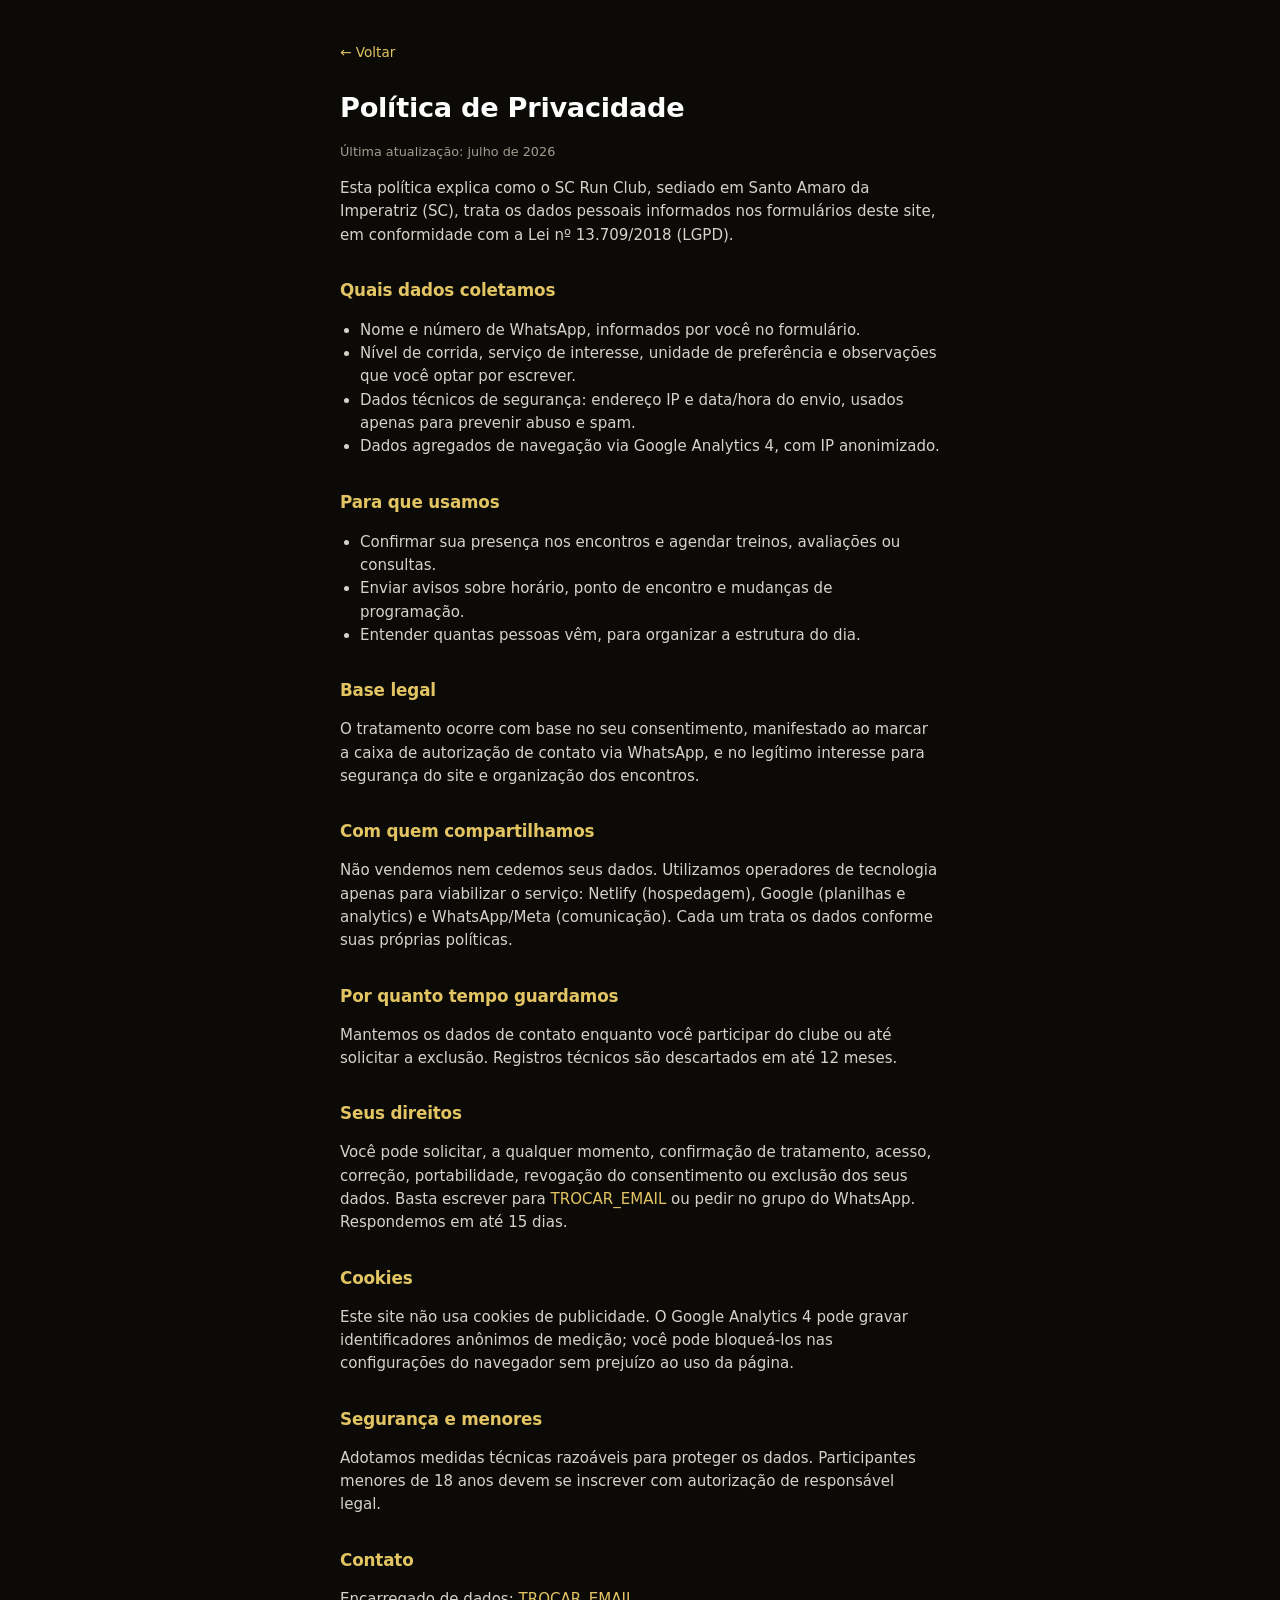
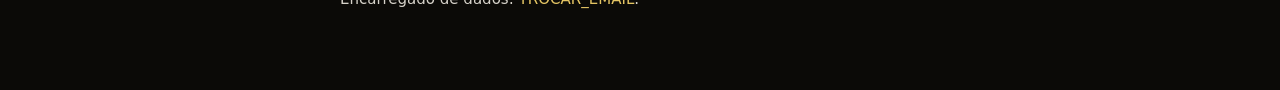
==== privacidade.html @ 11a8744a "Create privacidade.html" ====
<!doctype html>
<html lang="pt-BR">
<head>
<meta charset="utf-8">
<meta name="viewport" content="width=device-width, initial-scale=1">
<title>Política de Privacidade — SC Run Club</title>
<meta name="robots" content="noindex, follow">
<link rel="stylesheet" href="/styles.css">
<style>
  .doc{max-width:640px;margin:0 auto;padding:40px 20px 64px}
  .doc h1{font-size:1.7rem;margin:0 0 6px}
  .doc h2{font-size:1.05rem;margin:30px 0 8px;color:var(--gold-soft)}
  .doc p,.doc li{color:#D6D2C9;font-size:.94rem}
  .doc ul{padding-left:20px}
  .doc .back{display:inline-block;margin-bottom:24px;font-size:.85rem}
  .doc .updated{color:var(--muted);font-size:.8rem}
</style>
</head>
<body>
<div class="doc">
  <a class="back" href="/">&larr; Voltar</a>
  <h1>Política de Privacidade</h1>
  <p class="updated">Última atualização: julho de 2026</p>

  <p>Esta política explica como o SC Run Club, sediado em Santo Amaro da Imperatriz (SC), trata os dados pessoais informados nos formulários deste site, em conformidade com a Lei nº 13.709/2018 (LGPD).</p>

  <h2>Quais dados coletamos</h2>
  <ul>
    <li>Nome e número de WhatsApp, informados por você no formulário.</li>
    <li>Nível de corrida, serviço de interesse, unidade de preferência e observações que você optar por escrever.</li>
    <li>Dados técnicos de segurança: endereço IP e data/hora do envio, usados apenas para prevenir abuso e spam.</li>
    <li>Dados agregados de navegação via Google Analytics 4, com IP anonimizado.</li>
  </ul>

  <h2>Para que usamos</h2>
  <ul>
    <li>Confirmar sua presença nos encontros e agendar treinos, avaliações ou consultas.</li>
    <li>Enviar avisos sobre horário, ponto de encontro e mudanças de programação.</li>
    <li>Entender quantas pessoas vêm, para organizar a estrutura do dia.</li>
  </ul>

  <h2>Base legal</h2>
  <p>O tratamento ocorre com base no seu consentimento, manifestado ao marcar a caixa de autorização de contato via WhatsApp, e no legítimo interesse para segurança do site e organização dos encontros.</p>

  <h2>Com quem compartilhamos</h2>
  <p>Não vendemos nem cedemos seus dados. Utilizamos operadores de tecnologia apenas para viabilizar o serviço: Netlify (hospedagem), Google (planilhas e analytics) e WhatsApp/Meta (comunicação). Cada um trata os dados conforme suas próprias políticas.</p>

  <h2>Por quanto tempo guardamos</h2>
  <p>Mantemos os dados de contato enquanto você participar do clube ou até solicitar a exclusão. Registros técnicos são descartados em até 12 meses.</p>

  <h2>Seus direitos</h2>
  <p>Você pode solicitar, a qualquer momento, confirmação de tratamento, acesso, correção, portabilidade, revogação do consentimento ou exclusão dos seus dados. Basta escrever para <a href="mailto:TROCAR_EMAIL">TROCAR_EMAIL</a> ou pedir no grupo do WhatsApp. Respondemos em até 15 dias.</p>

  <h2>Cookies</h2>
  <p>Este site não usa cookies de publicidade. O Google Analytics 4 pode gravar identificadores anônimos de medição; você pode bloqueá-los nas configurações do navegador sem prejuízo ao uso da página.</p>

  <h2>Segurança e menores</h2>
  <p>Adotamos medidas técnicas razoáveis para proteger os dados. Participantes menores de 18 anos devem se inscrever com autorização de responsável legal.</p>

  <h2>Contato</h2>
  <p>Encarregado de dados: <a href="mailto:TROCAR_EMAIL">TROCAR_EMAIL</a>.</p>
</div>
</body>
</html>
---- styles.css ----
:root{
  --core-black:#0B0A07;
  --surface:#141210;
  --surface-2:#1C1916;
  --matte-gold:#C9A227;
  --gold-soft:#E3C463;
  --cloud-white:#FEFEFE;
  --muted:#A39C90;
  --line:rgba(254,254,254,.08);
  --radius:18px;
  --radius-lg:24px;
  --shadow:0 8px 24px rgba(0,0,0,.45);
  --ease:cubic-bezier(.2,.8,.2,1);
}

*{box-sizing:border-box}
html{scroll-behavior:smooth}
body{
  margin:0;background:var(--core-black);color:var(--cloud-white);
  font-family:Inter,Outfit,system-ui,-apple-system,"Segoe UI",Roboto,sans-serif;
  line-height:1.55;-webkit-font-smoothing:antialiased;
}
h1,h2,h3,.btn,.cta{font-family:"Space Grotesk",Inter,system-ui,sans-serif;letter-spacing:-.01em}
img{max-width:100%;display:block}
a{color:var(--gold-soft);text-decoration:none}
a:hover{text-decoration:underline}

/* Acessibilidade: foco sempre visível */
:focus-visible{outline:3px solid var(--gold-soft);outline-offset:3px;border-radius:8px}
.skip{position:absolute;left:-9999px}
.skip:focus{left:12px;top:12px;z-index:50;background:var(--matte-gold);color:#000;padding:10px 14px;border-radius:10px}

.wrap{max-width:500px;margin:0 auto;padding:24px 18px 56px}

/* ---------- Destaque topo ---------- */
.notice{
  display:block;margin:0 0 20px;padding:12px 16px;text-align:center;
  background:linear-gradient(180deg,rgba(201,162,39,.16),rgba(201,162,39,.08));
  border:1px solid rgba(201,162,39,.35);border-radius:999px;
  color:var(--gold-soft);font-size:.86rem;font-weight:500;
}
.notice:hover{text-decoration:none;background:rgba(201,162,39,.2)}

/* ---------- Perfil ---------- */
.profile{text-align:center;margin-bottom:22px}
.avatar{
  width:96px;height:96px;margin:0 auto 14px;border-radius:26px;
  background:var(--surface);padding:8px;border:1px solid var(--line);
}
.name{margin:0;font-size:1.6rem;font-weight:700}
.subtitle{margin:4px 0 0;color:var(--matte-gold);font-size:.82rem;text-transform:uppercase;letter-spacing:.12em}
.bio{margin:12px auto 0;max-width:38ch;color:var(--muted);font-size:.93rem}

.socials{display:flex;gap:10px;justify-content:center;margin-top:16px}
.socials a{
  display:grid;place-items:center;width:42px;height:42px;border-radius:14px;
  background:var(--surface);border:1px solid var(--line);color:var(--cloud-white);
  transition:transform .18s var(--ease),border-color .18s var(--ease);
}
.socials a:hover{transform:translateY(-2px);border-color:rgba(201,162,39,.5);text-decoration:none}
.socials svg{width:20px;height:20px;fill:currentColor}

/* ---------- Hero ---------- */
.hero{position:relative;margin:0 0 20px;border-radius:var(--radius-lg);overflow:hidden}
.hero img{width:100%;height:180px;object-fit:cover}
.hero::after{content:"";position:absolute;inset:0;background:linear-gradient(180deg,rgba(11,10,7,.15),rgba(11,10,7,.8))}

/* ---------- Pills de atalho ---------- */
.pills{display:flex;flex-wrap:wrap;gap:8px;justify-content:center;margin:0 0 22px}
.pills a{
  padding:7px 14px;border-radius:999px;background:var(--surface-2);
  border:1px solid var(--line);color:var(--muted);font-size:.78rem;
  transition:color .18s var(--ease),border-color .18s var(--ease);
}
.pills a:hover{color:var(--gold-soft);border-color:rgba(201,162,39,.4);text-decoration:none}

/* ---------- Cards empilhados ---------- */
.cards{display:flex;flex-direction:column;gap:12px}
.card{
  display:grid;grid-template-columns:56px 1fr auto;align-items:center;gap:14px;
  width:100%;text-align:left;padding:14px;cursor:pointer;
  background:var(--surface);border:1px solid var(--line);border-radius:var(--radius);
  color:var(--cloud-white);font:inherit;box-shadow:var(--shadow);
  transition:transform .2s var(--ease),border-color .2s var(--ease),background .2s var(--ease);
}
.card:hover{transform:translateY(-3px);border-color:rgba(201,162,39,.45);background:var(--surface-2);text-decoration:none}
.card .thumb{width:56px;height:56px;border-radius:14px;object-fit:cover;background:var(--surface-2)}
.card h2{margin:0;font-size:1rem;font-weight:600}
.card p{margin:3px 0 0;color:var(--muted);font-size:.82rem;line-height:1.4}
.cta{
  flex:none;padding:8px 15px;border-radius:999px;white-space:nowrap;
  background:var(--matte-gold);color:#0B0A07;font-size:.8rem;font-weight:700;
}
.card:hover .cta{background:var(--gold-soft)}
.cards.skeleton{min-height:50vh}

/* ---------- Modal / bottom sheet ---------- */
.overlay{position:fixed;inset:0;z-index:40;background:rgba(0,0,0,.72);
  display:flex;align-items:flex-end;justify-content:center;padding:0;backdrop-filter:blur(3px)}
@media (min-width:560px){.overlay{align-items:center;padding:24px}}
.sheet{
  position:relative;width:100%;max-width:500px;max-height:90vh;overflow-y:auto;
  background:var(--surface);border:1px solid var(--line);
  border-radius:24px 24px 0 0;padding:26px 20px 28px;
  animation:up .28s var(--ease);
}
@media (min-width:560px){.sheet{border-radius:24px}}
@keyframes up{from{transform:translateY(24px);opacity:0}to{transform:none;opacity:1}}
@media (prefers-reduced-motion:reduce){.sheet{animation:none}.card:hover{transform:none}}
.sheet h2{margin:0 0 6px;font-size:1.25rem;padding-right:36px}
.close{
  position:absolute;top:14px;right:14px;width:36px;height:36px;border-radius:50%;
  background:var(--surface-2);border:1px solid var(--line);color:var(--cloud-white);
  font-size:1.4rem;line-height:1;cursor:pointer;
}
.close:hover{border-color:rgba(201,162,39,.5)}

.list{list-style:none;margin:14px 0 0;padding:0;display:flex;flex-direction:column;gap:10px}
.list li{background:var(--surface-2);border:1px solid var(--line);border-radius:14px;padding:12px 14px;font-size:.9rem}
.list strong{display:block;font-size:.92rem}
.list span{color:var(--muted);font-size:.82rem}

/* ---------- Formulário ---------- */
.form{display:flex;flex-direction:column;gap:6px;margin-top:14px}
.form label{font-size:.82rem;font-weight:500;margin-top:10px}
.form input,.form select,.form textarea{
  width:100%;padding:13px 14px;border-radius:14px;
  background:var(--surface-2);border:1px solid var(--line);color:var(--cloud-white);
  font:inherit;font-size:.92rem;
}
.form input::placeholder,.form textarea::placeholder{color:#6f6a61}
.form input:focus,.form select:focus,.form textarea:focus{border-color:var(--matte-gold);outline:none;box-shadow:0 0 0 3px rgba(201,162,39,.2)}
.form input[aria-invalid="true"]{border-color:#E5484D}
.help{color:var(--muted);font-size:.74rem}
.hint{margin:0;color:var(--muted);font-size:.84rem}
.hp{position:absolute;left:-9999px;width:1px;height:1px;overflow:hidden}
.check{display:flex;gap:10px;align-items:flex-start;margin-top:16px;font-size:.8rem;color:var(--muted)}
.check input{width:18px;height:18px;flex:none;margin-top:2px;accent-color:var(--matte-gold)}
.btn{
  margin-top:18px;padding:15px;border:0;border-radius:999px;cursor:pointer;
  background:var(--matte-gold);color:#0B0A07;font-size:1rem;font-weight:700;
  transition:background .18s var(--ease),transform .18s var(--ease);
}
.btn:hover{background:var(--gold-soft);transform:translateY(-1px)}
.btn[disabled]{opacity:.6;cursor:progress;transform:none}
.status{margin:12px 0 0;font-size:.86rem;min-height:1.2em}
.status.ok{color:#5BD08A}
.status.err{color:#FF8A8E}

/* ---------- Footer ---------- */
.foot{margin-top:34px;text-align:center;color:var(--muted);font-size:.78rem}
.foot p{margin:6px 0}
.foot a{color:var(--muted);text-decoration:underline}
.foot a:hover{color:var(--gold-soft)}
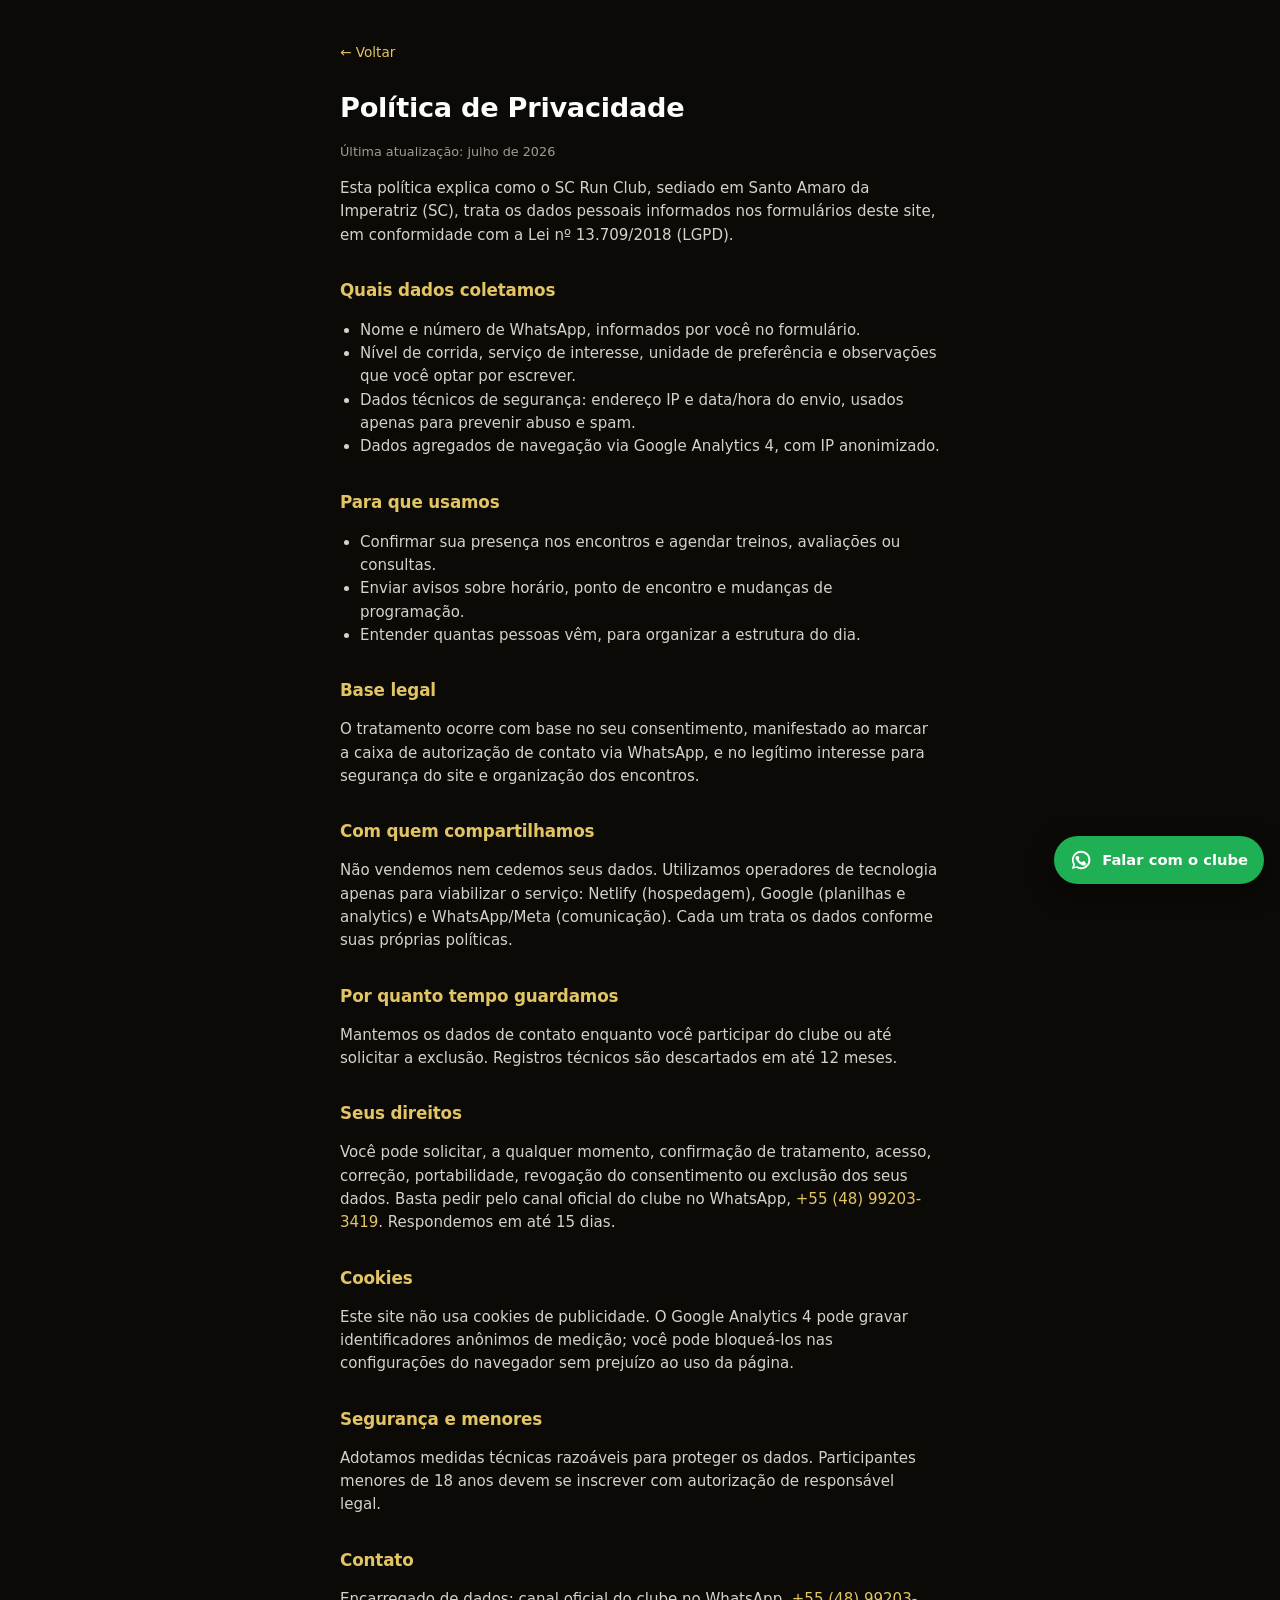
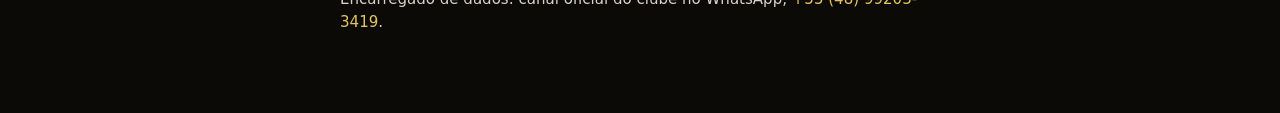
==== commit 06520e17: "Centralizar contato do SC Run Club em único WhatsApp oficial (6a7cbda1bfef29d45f0a236a)" ====
--- a/privacidade.html
+++ b/privacidade.html
@@ -3,7 +3,7 @@
 <head>
 <meta charset="utf-8">
 <meta name="viewport" content="width=device-width, initial-scale=1">
-<title>Política de Privacidade — SC Run Club</title>
+<title>Política de Privacidade | SC Run Club</title>
 <meta name="robots" content="noindex, follow">
 <link rel="stylesheet" href="/styles.css">
 <style>
@@ -49,7 +49,7 @@
   <p>Mantemos os dados de contato enquanto você participar do clube ou até solicitar a exclusão. Registros técnicos são descartados em até 12 meses.</p>
 
   <h2>Seus direitos</h2>
-  <p>Você pode solicitar, a qualquer momento, confirmação de tratamento, acesso, correção, portabilidade, revogação do consentimento ou exclusão dos seus dados. Basta escrever para <a href="mailto:TROCAR_EMAIL">TROCAR_EMAIL</a> ou pedir no grupo do WhatsApp. Respondemos em até 15 dias.</p>
+  <p>Você pode solicitar, a qualquer momento, confirmação de tratamento, acesso, correção, portabilidade, revogação do consentimento ou exclusão dos seus dados. Basta pedir pelo canal oficial do clube no WhatsApp, <a href="https://wa.me/5548992033419?text=Ol%C3%A1%2C%20vim%20pelo%20site%20do%20SC%20Run%20Club." target="_blank" rel="noopener">+55 (48) 99203-3419</a>. Respondemos em até 15 dias.</p>
 
   <h2>Cookies</h2>
   <p>Este site não usa cookies de publicidade. O Google Analytics 4 pode gravar identificadores anônimos de medição; você pode bloqueá-los nas configurações do navegador sem prejuízo ao uso da página.</p>
@@ -58,7 +58,13 @@
   <p>Adotamos medidas técnicas razoáveis para proteger os dados. Participantes menores de 18 anos devem se inscrever com autorização de responsável legal.</p>
 
   <h2>Contato</h2>
-  <p>Encarregado de dados: <a href="mailto:TROCAR_EMAIL">TROCAR_EMAIL</a>.</p>
+  <p>Encarregado de dados: canal oficial do clube no WhatsApp, <a href="https://wa.me/5548992033419?text=Ol%C3%A1%2C%20vim%20pelo%20site%20do%20SC%20Run%20Club." target="_blank" rel="noopener">+55 (48) 99203-3419</a>.</p>
 </div>
+
+<!-- ============ WHATSAPP FLUTUANTE (canal oficial do clube) ============ -->
+<a class="wa-float" href="https://wa.me/5548992033419?text=Ol%C3%A1%2C%20vim%20pelo%20site%20do%20SC%20Run%20Club." target="_blank" rel="noopener" aria-label="Falar com o canal oficial do SC Run Club no WhatsApp">
+  <svg viewBox="0 0 24 24" fill="currentColor" aria-hidden="true"><path d="M12 2a10 10 0 0 0-8.6 15l-1.3 4.8 4.9-1.3A10 10 0 1 0 12 2zm0 18a8 8 0 0 1-4.1-1.1l-.3-.2-2.9.8.8-2.8-.2-.3A8 8 0 1 1 12 20zm4.4-6c-.2-.1-1.4-.7-1.6-.8s-.4-.1-.6.1-.6.8-.8 1-.3.2-.6.1a6.6 6.6 0 0 1-3.2-2.8c-.2-.4.2-.4.6-1.2.1-.2 0-.4 0-.5s-.6-1.4-.8-1.9-.4-.4-.6-.4h-.5a1 1 0 0 0-.7.3A2.9 2.9 0 0 0 5.9 9c0 1.7 1.2 3.4 1.4 3.6s2.4 3.7 5.9 5c2.3.8 2.3.5 2.7.5s1.4-.6 1.6-1.1.2-1 .1-1.1-.3-.2-.6-.3z"/></svg>
+  <span>Falar com o clube</span>
+</a>
 </body>
 </html>
--- a/styles.css
+++ b/styles.css
@@ -152,3 +152,14 @@
 .foot p{margin:6px 0}
 .foot a{color:var(--muted);text-decoration:underline}
 .foot a:hover{color:var(--gold-soft)}
+
+/* ---------- WhatsApp flutuante (canal oficial do clube) ---------- */
+.wa-float{
+  position:fixed;right:16px;bottom:16px;z-index:90;
+  display:inline-flex;align-items:center;gap:10px;text-decoration:none;
+  background:#1faf54;color:#fff;font-weight:700;font-size:.92rem;
+  padding:12px 16px;border-radius:999px;box-shadow:0 8px 24px rgba(0,0,0,.4);
+  min-height:48px;
+}
+.wa-float svg{width:22px;height:22px;flex:none}
+.wa-float:hover{filter:brightness(1.05)}
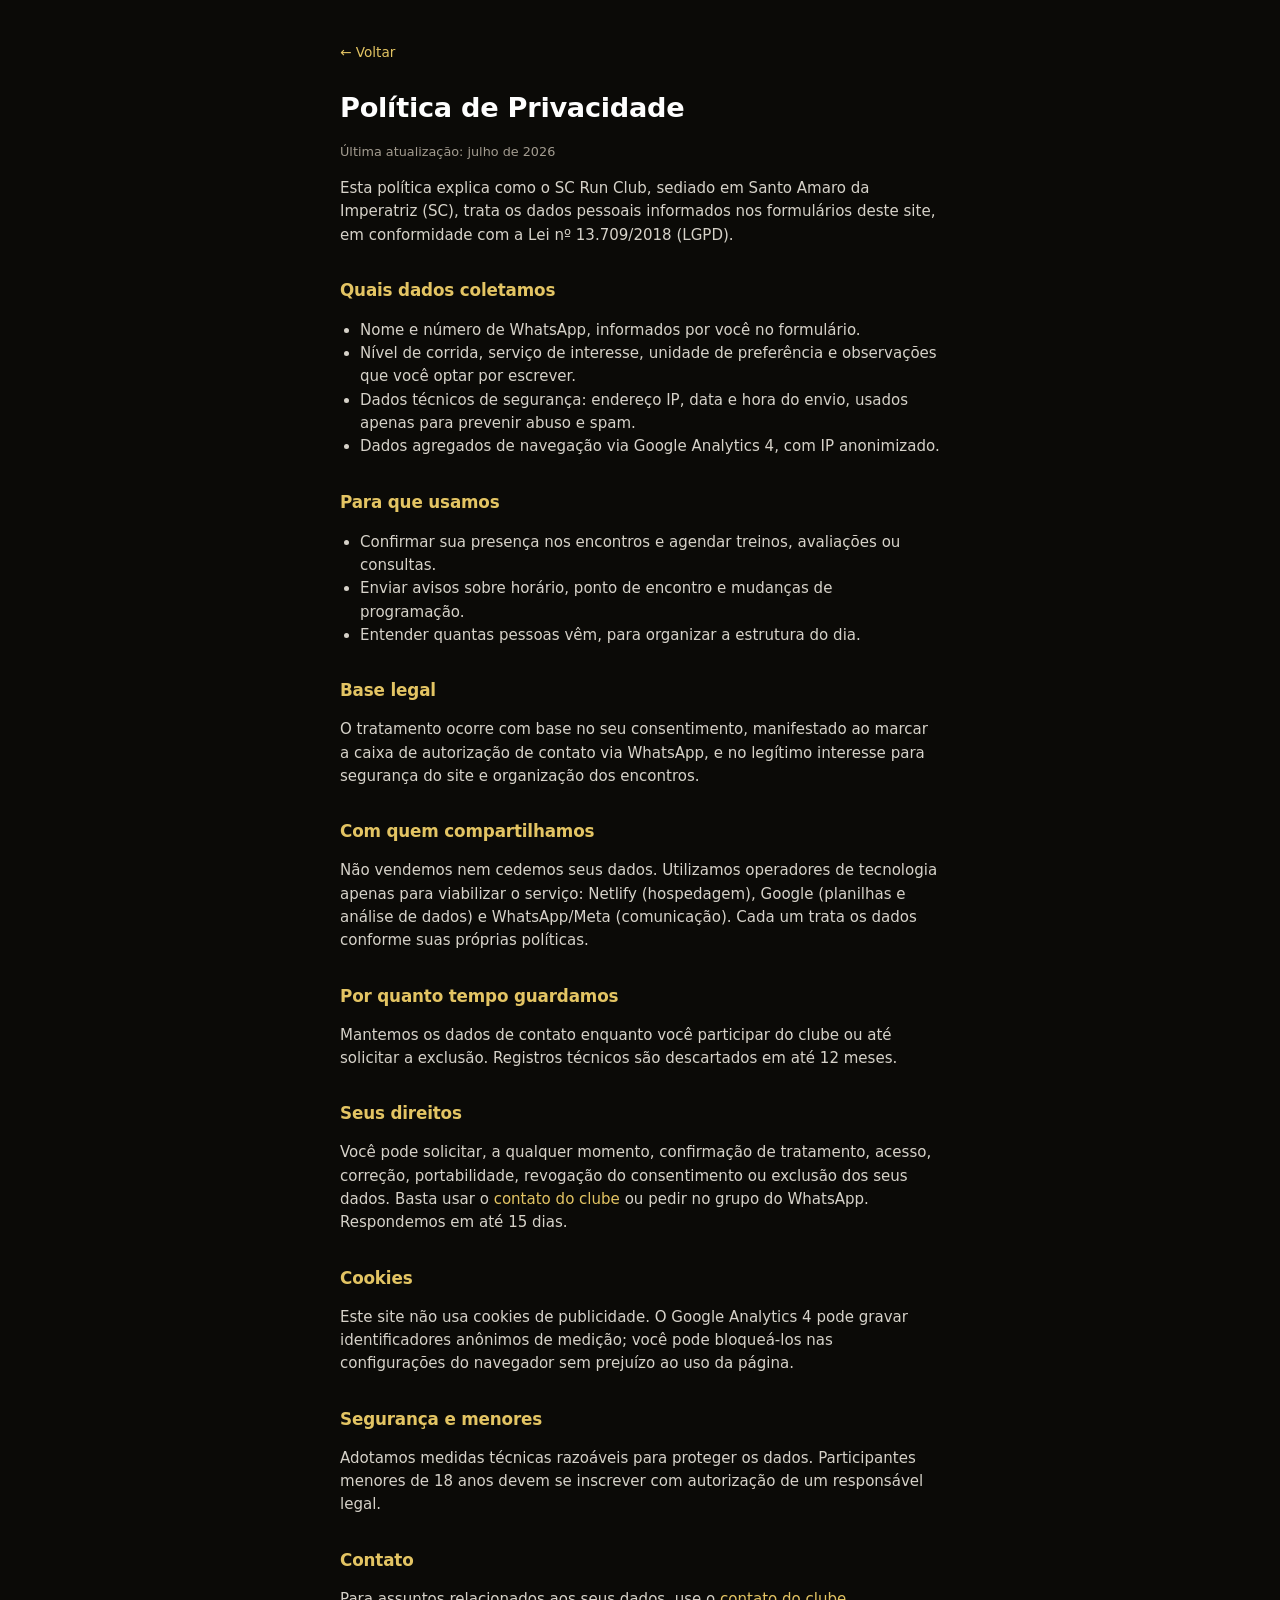
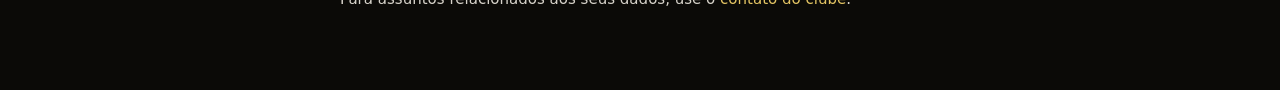
==== commit 51015053: "Update SC Run Club site by removing photo and adding new team member card (6ac8e3ab650074da6f34ff83)" ====
--- a/privacidade.html
+++ b/privacidade.html
@@ -3,7 +3,7 @@
 <head>
 <meta charset="utf-8">
 <meta name="viewport" content="width=device-width, initial-scale=1">
-<title>Política de Privacidade | SC Run Club</title>
+<title>Política de Privacidade — SC Run Club</title>
 <meta name="robots" content="noindex, follow">
 <link rel="stylesheet" href="/styles.css">
 <style>
@@ -28,7 +28,7 @@
   <ul>
     <li>Nome e número de WhatsApp, informados por você no formulário.</li>
     <li>Nível de corrida, serviço de interesse, unidade de preferência e observações que você optar por escrever.</li>
-    <li>Dados técnicos de segurança: endereço IP e data/hora do envio, usados apenas para prevenir abuso e spam.</li>
+    <li>Dados técnicos de segurança: endereço IP, data e hora do envio, usados apenas para prevenir abuso e spam.</li>
     <li>Dados agregados de navegação via Google Analytics 4, com IP anonimizado.</li>
   </ul>
 
@@ -43,28 +43,22 @@
   <p>O tratamento ocorre com base no seu consentimento, manifestado ao marcar a caixa de autorização de contato via WhatsApp, e no legítimo interesse para segurança do site e organização dos encontros.</p>
 
   <h2>Com quem compartilhamos</h2>
-  <p>Não vendemos nem cedemos seus dados. Utilizamos operadores de tecnologia apenas para viabilizar o serviço: Netlify (hospedagem), Google (planilhas e analytics) e WhatsApp/Meta (comunicação). Cada um trata os dados conforme suas próprias políticas.</p>
+  <p>Não vendemos nem cedemos seus dados. Utilizamos operadores de tecnologia apenas para viabilizar o serviço: Netlify (hospedagem), Google (planilhas e análise de dados) e WhatsApp/Meta (comunicação). Cada um trata os dados conforme suas próprias políticas.</p>
 
   <h2>Por quanto tempo guardamos</h2>
   <p>Mantemos os dados de contato enquanto você participar do clube ou até solicitar a exclusão. Registros técnicos são descartados em até 12 meses.</p>
 
   <h2>Seus direitos</h2>
-  <p>Você pode solicitar, a qualquer momento, confirmação de tratamento, acesso, correção, portabilidade, revogação do consentimento ou exclusão dos seus dados. Basta pedir pelo canal oficial do clube no WhatsApp, <a href="https://wa.me/5548992033419?text=Ol%C3%A1%2C%20vim%20pelo%20site%20do%20SC%20Run%20Club." target="_blank" rel="noopener">+55 (48) 99203-3419</a>. Respondemos em até 15 dias.</p>
+  <p>Você pode solicitar, a qualquer momento, confirmação de tratamento, acesso, correção, portabilidade, revogação do consentimento ou exclusão dos seus dados. Basta usar o <a href="/#contato">contato do clube</a> ou pedir no grupo do WhatsApp. Respondemos em até 15 dias.</p>
 
   <h2>Cookies</h2>
   <p>Este site não usa cookies de publicidade. O Google Analytics 4 pode gravar identificadores anônimos de medição; você pode bloqueá-los nas configurações do navegador sem prejuízo ao uso da página.</p>
 
   <h2>Segurança e menores</h2>
-  <p>Adotamos medidas técnicas razoáveis para proteger os dados. Participantes menores de 18 anos devem se inscrever com autorização de responsável legal.</p>
+  <p>Adotamos medidas técnicas razoáveis para proteger os dados. Participantes menores de 18 anos devem se inscrever com autorização de um responsável legal.</p>
 
   <h2>Contato</h2>
-  <p>Encarregado de dados: canal oficial do clube no WhatsApp, <a href="https://wa.me/5548992033419?text=Ol%C3%A1%2C%20vim%20pelo%20site%20do%20SC%20Run%20Club." target="_blank" rel="noopener">+55 (48) 99203-3419</a>.</p>
+  <p>Para assuntos relacionados aos seus dados, use o <a href="/#contato">contato do clube</a>.</p>
 </div>
-
-<!-- ============ WHATSAPP FLUTUANTE (canal oficial do clube) ============ -->
-<a class="wa-float" href="https://wa.me/5548992033419?text=Ol%C3%A1%2C%20vim%20pelo%20site%20do%20SC%20Run%20Club." target="_blank" rel="noopener" aria-label="Falar com o canal oficial do SC Run Club no WhatsApp">
-  <svg viewBox="0 0 24 24" fill="currentColor" aria-hidden="true"><path d="M12 2a10 10 0 0 0-8.6 15l-1.3 4.8 4.9-1.3A10 10 0 1 0 12 2zm0 18a8 8 0 0 1-4.1-1.1l-.3-.2-2.9.8.8-2.8-.2-.3A8 8 0 1 1 12 20zm4.4-6c-.2-.1-1.4-.7-1.6-.8s-.4-.1-.6.1-.6.8-.8 1-.3.2-.6.1a6.6 6.6 0 0 1-3.2-2.8c-.2-.4.2-.4.6-1.2.1-.2 0-.4 0-.5s-.6-1.4-.8-1.9-.4-.4-.6-.4h-.5a1 1 0 0 0-.7.3A2.9 2.9 0 0 0 5.9 9c0 1.7 1.2 3.4 1.4 3.6s2.4 3.7 5.9 5c2.3.8 2.3.5 2.7.5s1.4-.6 1.6-1.1.2-1 .1-1.1-.3-.2-.6-.3z"/></svg>
-  <span>Falar com o clube</span>
-</a>
 </body>
 </html>
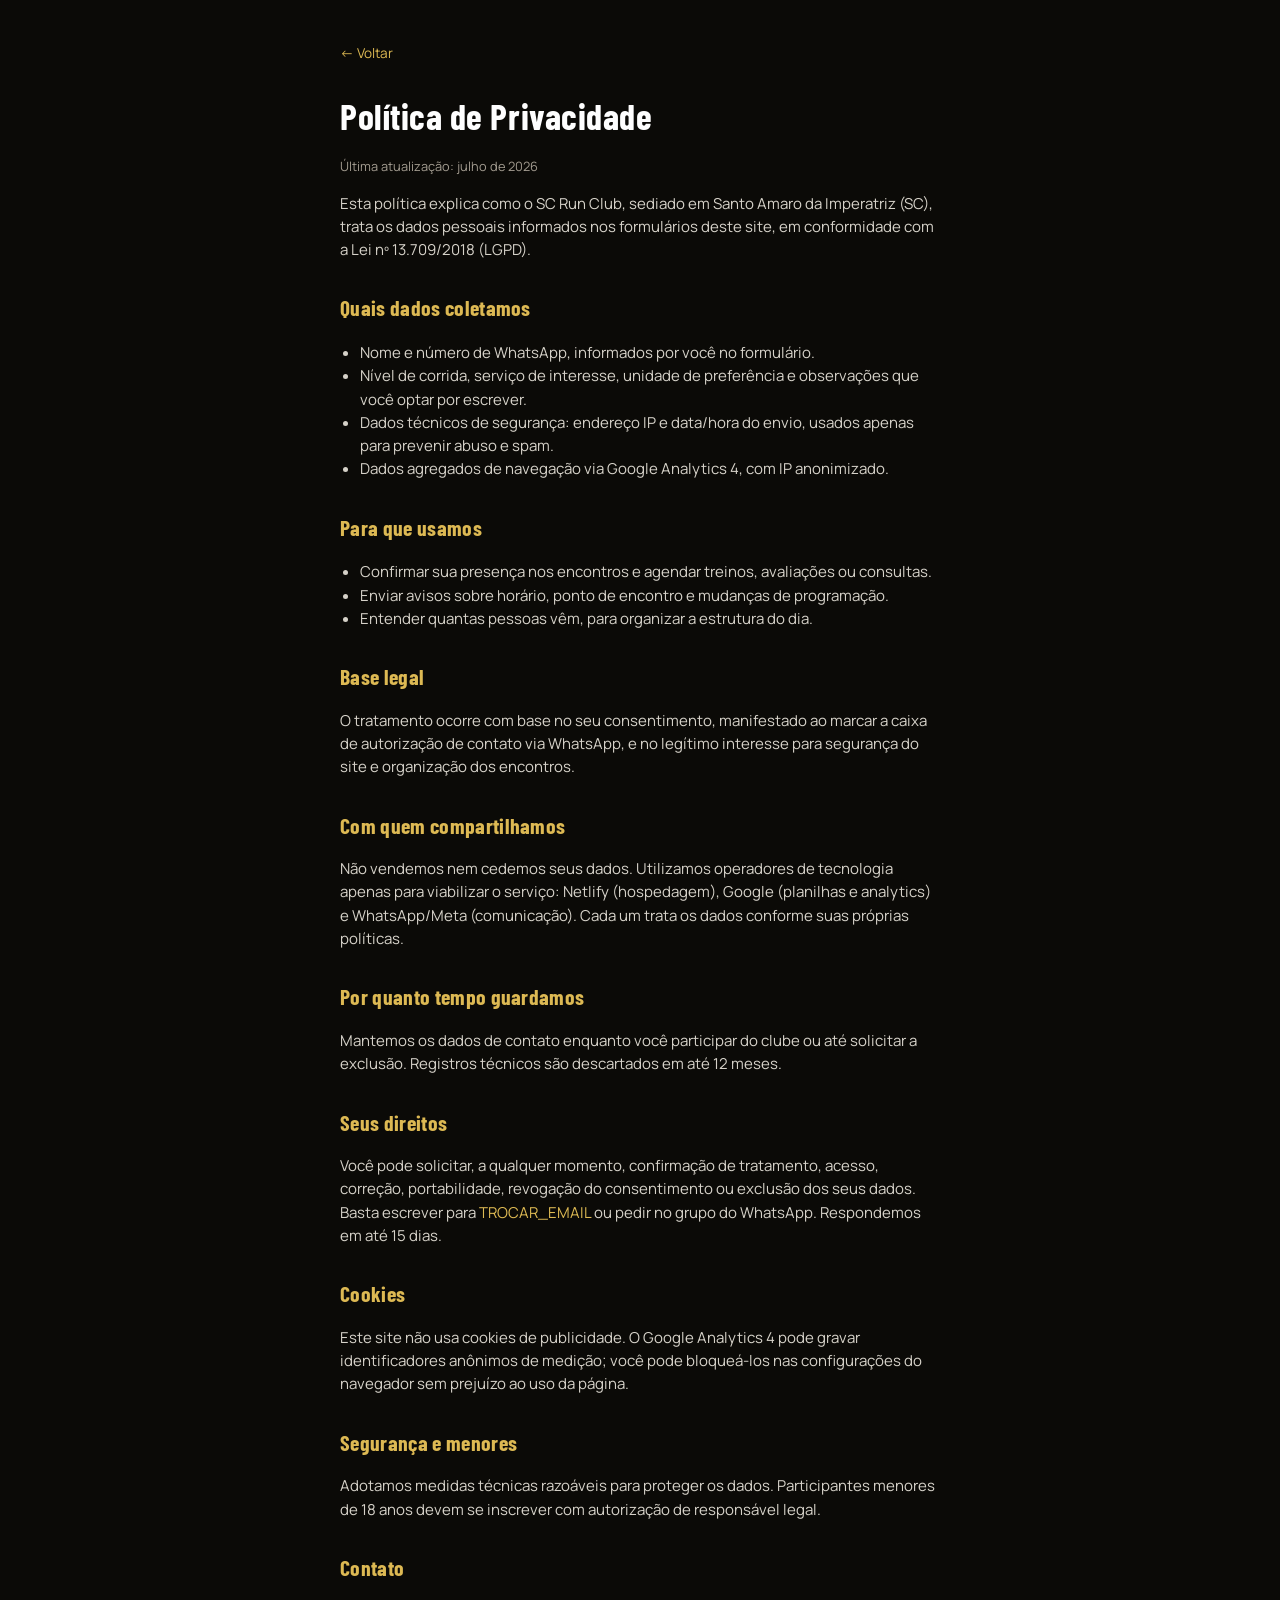
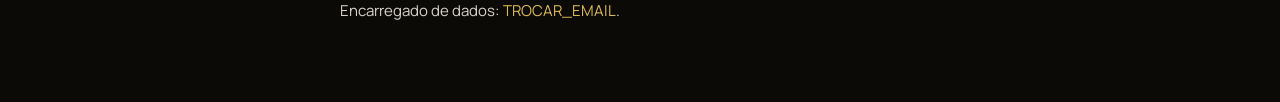
==== commit 77c0d127: "Adjustments and improvements for SC Run Club website (6b06e551dc15a13f59ac148c)" ====
--- a/privacidade.html
+++ b/privacidade.html
@@ -5,11 +5,14 @@
 <meta name="viewport" content="width=device-width, initial-scale=1">
 <title>Política de Privacidade — SC Run Club</title>
 <meta name="robots" content="noindex, follow">
+<link rel="preconnect" href="https://fonts.googleapis.com">
+<link rel="preconnect" href="https://fonts.gstatic.com" crossorigin>
+<link href="https://fonts.googleapis.com/css2?family=Barlow+Condensed:wght@700&amp;family=Manrope:wght@400..800&amp;display=swap" rel="stylesheet">
 <link rel="stylesheet" href="/styles.css">
 <style>
   .doc{max-width:640px;margin:0 auto;padding:40px 20px 64px}
-  .doc h1{font-size:1.7rem;margin:0 0 6px}
-  .doc h2{font-size:1.05rem;margin:30px 0 8px;color:var(--gold-soft)}
+  .doc h1{font-size:2.25rem;margin:0 0 6px}
+  .doc h2{font-size:1.35rem;margin:30px 0 8px;color:var(--gold-soft)}
   .doc p,.doc li{color:#D6D2C9;font-size:.94rem}
   .doc ul{padding-left:20px}
   .doc .back{display:inline-block;margin-bottom:24px;font-size:.85rem}
@@ -28,7 +31,7 @@
   <ul>
     <li>Nome e número de WhatsApp, informados por você no formulário.</li>
     <li>Nível de corrida, serviço de interesse, unidade de preferência e observações que você optar por escrever.</li>
-    <li>Dados técnicos de segurança: endereço IP, data e hora do envio, usados apenas para prevenir abuso e spam.</li>
+    <li>Dados técnicos de segurança: endereço IP e data/hora do envio, usados apenas para prevenir abuso e spam.</li>
     <li>Dados agregados de navegação via Google Analytics 4, com IP anonimizado.</li>
   </ul>
 
@@ -43,22 +46,22 @@
   <p>O tratamento ocorre com base no seu consentimento, manifestado ao marcar a caixa de autorização de contato via WhatsApp, e no legítimo interesse para segurança do site e organização dos encontros.</p>
 
   <h2>Com quem compartilhamos</h2>
-  <p>Não vendemos nem cedemos seus dados. Utilizamos operadores de tecnologia apenas para viabilizar o serviço: Netlify (hospedagem), Google (planilhas e análise de dados) e WhatsApp/Meta (comunicação). Cada um trata os dados conforme suas próprias políticas.</p>
+  <p>Não vendemos nem cedemos seus dados. Utilizamos operadores de tecnologia apenas para viabilizar o serviço: Netlify (hospedagem), Google (planilhas e analytics) e WhatsApp/Meta (comunicação). Cada um trata os dados conforme suas próprias políticas.</p>
 
   <h2>Por quanto tempo guardamos</h2>
   <p>Mantemos os dados de contato enquanto você participar do clube ou até solicitar a exclusão. Registros técnicos são descartados em até 12 meses.</p>
 
   <h2>Seus direitos</h2>
-  <p>Você pode solicitar, a qualquer momento, confirmação de tratamento, acesso, correção, portabilidade, revogação do consentimento ou exclusão dos seus dados. Basta usar o <a href="/#contato">contato do clube</a> ou pedir no grupo do WhatsApp. Respondemos em até 15 dias.</p>
+  <p>Você pode solicitar, a qualquer momento, confirmação de tratamento, acesso, correção, portabilidade, revogação do consentimento ou exclusão dos seus dados. Basta escrever para <a href="mailto:TROCAR_EMAIL">TROCAR_EMAIL</a> ou pedir no grupo do WhatsApp. Respondemos em até 15 dias.</p>
 
   <h2>Cookies</h2>
   <p>Este site não usa cookies de publicidade. O Google Analytics 4 pode gravar identificadores anônimos de medição; você pode bloqueá-los nas configurações do navegador sem prejuízo ao uso da página.</p>
 
   <h2>Segurança e menores</h2>
-  <p>Adotamos medidas técnicas razoáveis para proteger os dados. Participantes menores de 18 anos devem se inscrever com autorização de um responsável legal.</p>
+  <p>Adotamos medidas técnicas razoáveis para proteger os dados. Participantes menores de 18 anos devem se inscrever com autorização de responsável legal.</p>
 
   <h2>Contato</h2>
-  <p>Para assuntos relacionados aos seus dados, use o <a href="/#contato">contato do clube</a>.</p>
+  <p>Encarregado de dados: <a href="mailto:TROCAR_EMAIL">TROCAR_EMAIL</a>.</p>
 </div>
 </body>
 </html>
--- a/styles.css
+++ b/styles.css
@@ -2,8 +2,8 @@
   --core-black:#0B0A07;
   --surface:#141210;
   --surface-2:#1C1916;
-  --matte-gold:#C9A227;
-  --gold-soft:#E3C463;
+  --matte-gold:#D4AF37;
+  --gold-soft:#DDB953;
   --cloud-white:#FEFEFE;
   --muted:#A39C90;
   --line:rgba(254,254,254,.08);
@@ -17,10 +17,10 @@
 html{scroll-behavior:smooth}
 body{
   margin:0;background:var(--core-black);color:var(--cloud-white);
-  font-family:Inter,Outfit,system-ui,-apple-system,"Segoe UI",Roboto,sans-serif;
+  font-family:"Manrope",system-ui,sans-serif;
   line-height:1.55;-webkit-font-smoothing:antialiased;
 }
-h1,h2,h3,.btn,.cta{font-family:"Space Grotesk",Inter,system-ui,sans-serif;letter-spacing:-.01em}
+h1,h2,h3,.btn,.cta{font-family:"Barlow Condensed",Impact,sans-serif;letter-spacing:.015em}
 img{max-width:100%;display:block}
 a{color:var(--gold-soft);text-decoration:none}
 a:hover{text-decoration:underline}
@@ -152,14 +152,3 @@
 .foot p{margin:6px 0}
 .foot a{color:var(--muted);text-decoration:underline}
 .foot a:hover{color:var(--gold-soft)}
-
-/* ---------- WhatsApp flutuante (canal oficial do clube) ---------- */
-.wa-float{
-  position:fixed;right:16px;bottom:16px;z-index:90;
-  display:inline-flex;align-items:center;gap:10px;text-decoration:none;
-  background:#1faf54;color:#fff;font-weight:700;font-size:.92rem;
-  padding:12px 16px;border-radius:999px;box-shadow:0 8px 24px rgba(0,0,0,.4);
-  min-height:48px;
-}
-.wa-float svg{width:22px;height:22px;flex:none}
-.wa-float:hover{filter:brightness(1.05)}
